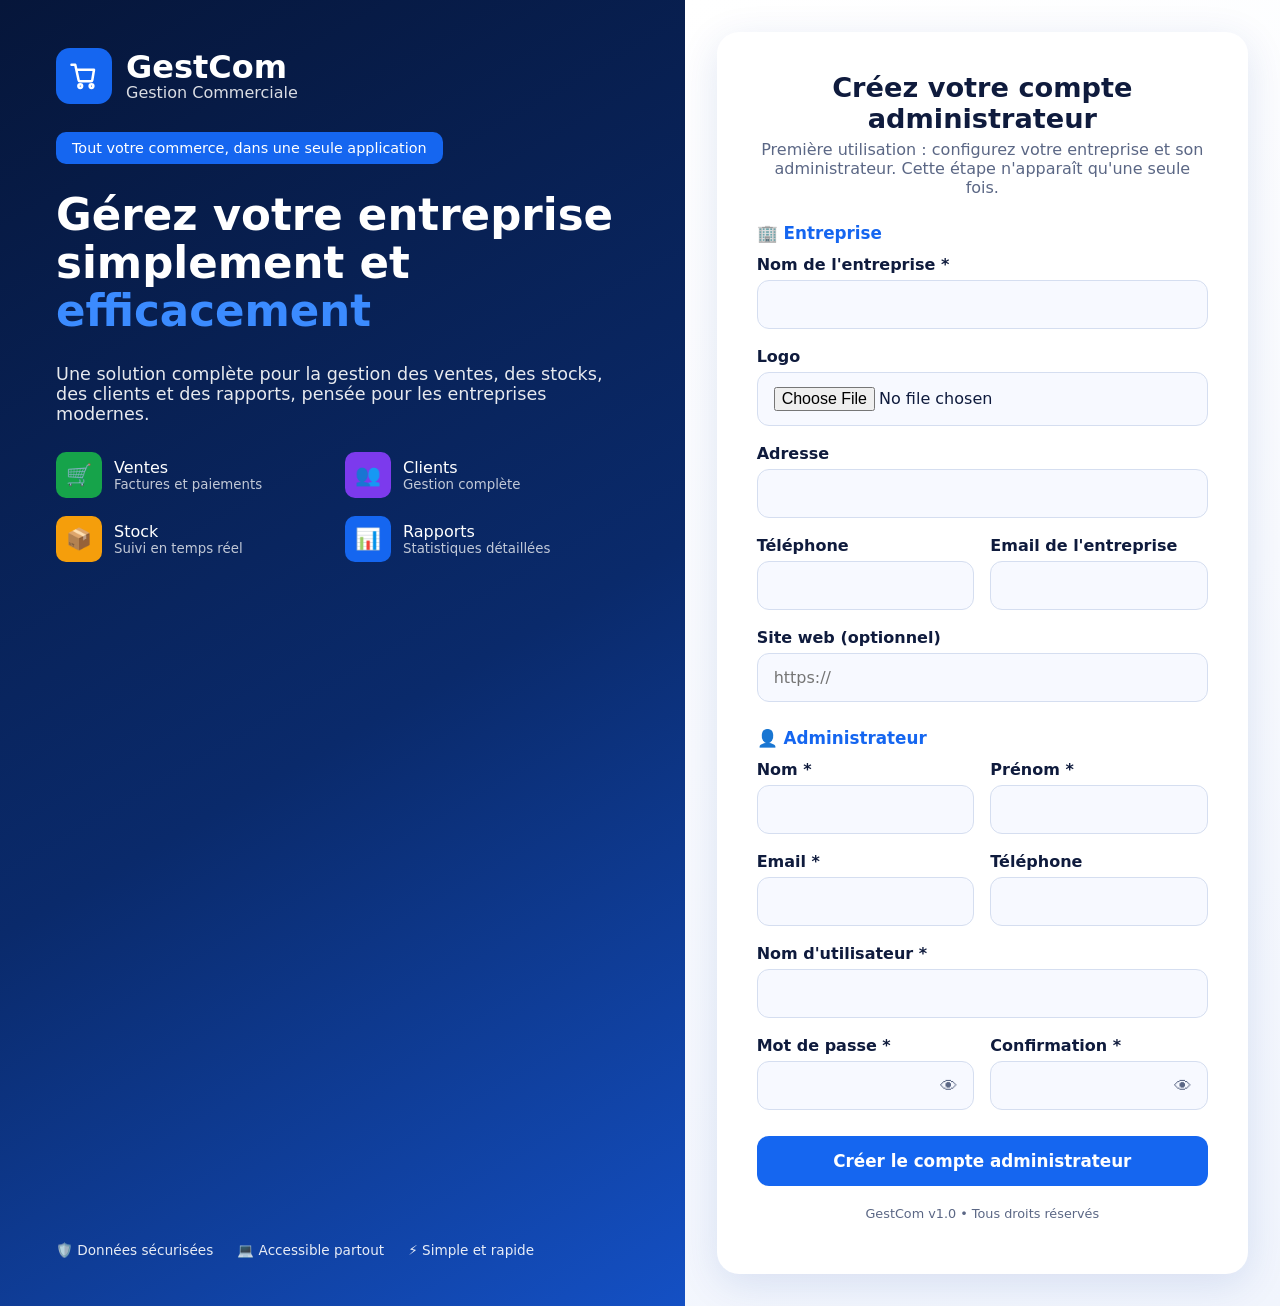
==== index.html @ 49736486 "Initialiser le projet GestCom" ====
<!DOCTYPE html>
<html lang="fr">
<head>
  <meta charset="utf-8">
  <meta name="viewport" content="width=device-width, initial-scale=1">
  <title>GestCom — Gestion Commerciale</title>
  <link rel="stylesheet" href="css/style.css">
</head>
<body>
<p class="center">Chargement…</p>
<script src="js/auth.js"></script>
<script>
  // Point d'entrée : premier lancement -> création admin, sinon connexion / tableau de bord.
  var s = Auth.session();
  location.replace(!Auth.adminExists() ? "setup.html" : s ? Auth.homeFor(s.role) : "login.html");
</script>
</body>
</html>
---- css/style.css ----
:root{
  --blue:#1566f0;--blue-dark:#0a2a6b;--navy:#06163a;--bg:#f1f5fd;--text:#0f1b3d;
  --muted:#5b6785;--border:#d5def0;--green:#16a34a;--red:#e11d48;--orange:#f59e0b;--violet:#7c3aed;
  --radius:14px;
}
*{box-sizing:border-box}
[hidden]{display:none!important}
body{margin:0;font-family:"Segoe UI",Inter,system-ui,sans-serif;color:var(--text);background:var(--bg)}
a{color:var(--blue)}
.logo{display:flex;align-items:center;gap:14px}
.logo-mark{width:56px;height:56px;border-radius:14px;background:var(--blue);display:grid;place-items:center;flex:none;overflow:hidden}
.logo-mark svg{width:30px;height:30px;stroke:#fff}
.logo-mark img{width:100%;height:100%;object-fit:cover}
.logo b{font-size:2rem;line-height:1;display:block}
.logo span{font-size:1rem;opacity:.85}

.split{display:grid;grid-template-columns:1.15fr 1fr;min-height:100vh}
.hero{background:linear-gradient(150deg,var(--navy),var(--blue-dark) 55%,#1450c4);color:#fff;padding:48px 56px;display:flex;flex-direction:column;gap:28px}
.hero .badge{align-self:flex-start;background:var(--blue);padding:8px 16px;border-radius:10px;font-size:.9rem}
.hero h1{font-size:clamp(2rem,3.4vw,3.2rem);margin:0;line-height:1.1}
.hero h1 em{color:#3b8bff;font-style:normal}
.hero p{margin:0;font-size:1.1rem;opacity:.9;max-width:560px}
.features{display:grid;grid-template-columns:repeat(2,1fr);gap:18px;max-width:560px}
.feature{display:flex;gap:12px;align-items:center}
.feature i{width:46px;height:46px;border-radius:10px;display:grid;place-items:center;font-style:normal;font-size:1.3rem;flex:none}
.feature small{display:block;opacity:.75}
.hero-foot{margin-top:auto;display:flex;gap:24px;flex-wrap:wrap;font-size:.85rem;opacity:.9}
.pane{display:grid;place-items:center;padding:32px;background:linear-gradient(160deg,#fff,var(--bg))}
.card{background:#fff;border-radius:22px;box-shadow:0 10px 40px rgba(20,60,160,.12);padding:40px;width:100%;max-width:560px}
.card.wide{max-width:760px}
.card .logo{justify-content:center;margin-bottom:22px}
.card h2{text-align:center;margin:0 0 6px;font-size:1.7rem}
.card .sub{text-align:center;color:var(--muted);margin:0 0 26px}

.field{margin-bottom:18px}
label{display:block;font-weight:600;margin-bottom:6px}
.input{position:relative}
input,select{width:100%;padding:14px 16px;border:1.5px solid var(--border);border-radius:12px;font:inherit;background:#f7f9ff;color:var(--text)}
input:focus,select:focus,button:focus-visible,a:focus-visible{outline:3px solid rgba(21,102,240,.35);outline-offset:1px;border-color:var(--blue)}
input[type=checkbox]{width:18px;height:18px;padding:0;accent-color:var(--blue)}
.input .toggle{position:absolute;right:10px;top:50%;transform:translateY(-50%);background:none;border:0;cursor:pointer;color:var(--muted);padding:6px;font-size:1.1rem}
.has-error input,.has-error select{border-color:var(--red)}
.err{color:var(--red);font-size:.85rem;margin-top:4px}
.row{display:flex;justify-content:space-between;align-items:center;margin-bottom:20px;gap:10px;flex-wrap:wrap}
.row label{display:flex;gap:8px;align-items:center;margin:0;font-weight:500}
.btn{width:100%;padding:15px;border:0;border-radius:12px;background:var(--blue);color:#fff;font:inherit;font-weight:600;font-size:1.05rem;cursor:pointer;transition:background .15s}
.btn:hover{background:#0f52c4}
.btn:disabled{opacity:.6;cursor:wait}
.btn.ghost{background:#fff;color:var(--text);border:1.5px solid var(--border);width:auto;padding:10px 18px}
.alert{padding:12px 16px;border-radius:12px;margin-bottom:18px;font-size:.95rem}
.alert.error{background:#fee2e8;color:#9f1239}
.alert.success{background:#dcfce7;color:#166534}
.trust{display:grid;grid-template-columns:repeat(3,1fr);gap:12px;margin-top:28px;padding-top:20px;border-top:1px solid var(--border);font-size:.78rem;color:var(--muted)}
.trust b{display:block;color:var(--text)}
.foot{text-align:center;color:var(--muted);font-size:.8rem;margin-top:20px}

.grid2{display:grid;grid-template-columns:1fr 1fr;gap:0 16px}
fieldset{border:0;padding:0;margin:0 0 8px}
legend{font-weight:700;color:var(--blue);margin-bottom:12px;font-size:1.05rem;padding:0}

.topbar{display:flex;justify-content:space-between;align-items:center;padding:14px 28px;background:#fff;border-bottom:1px solid var(--border);gap:12px;flex-wrap:wrap}
.topbar .user{display:flex;align-items:center;gap:14px}
.main{padding:40px 28px;max-width:900px;margin:auto}
.panel{background:#fff;border-radius:var(--radius);padding:32px;border:1px solid var(--border)}
.center{min-height:100vh;display:grid;place-items:center;padding:20px}

@media(max-width:900px){
  .split{grid-template-columns:1fr}
  .hero{padding:28px 24px;gap:18px}
  .features,.hero-foot{display:none}
  .grid2{grid-template-columns:1fr}
  .card{padding:28px 20px}
  .trust{grid-template-columns:1fr}
}
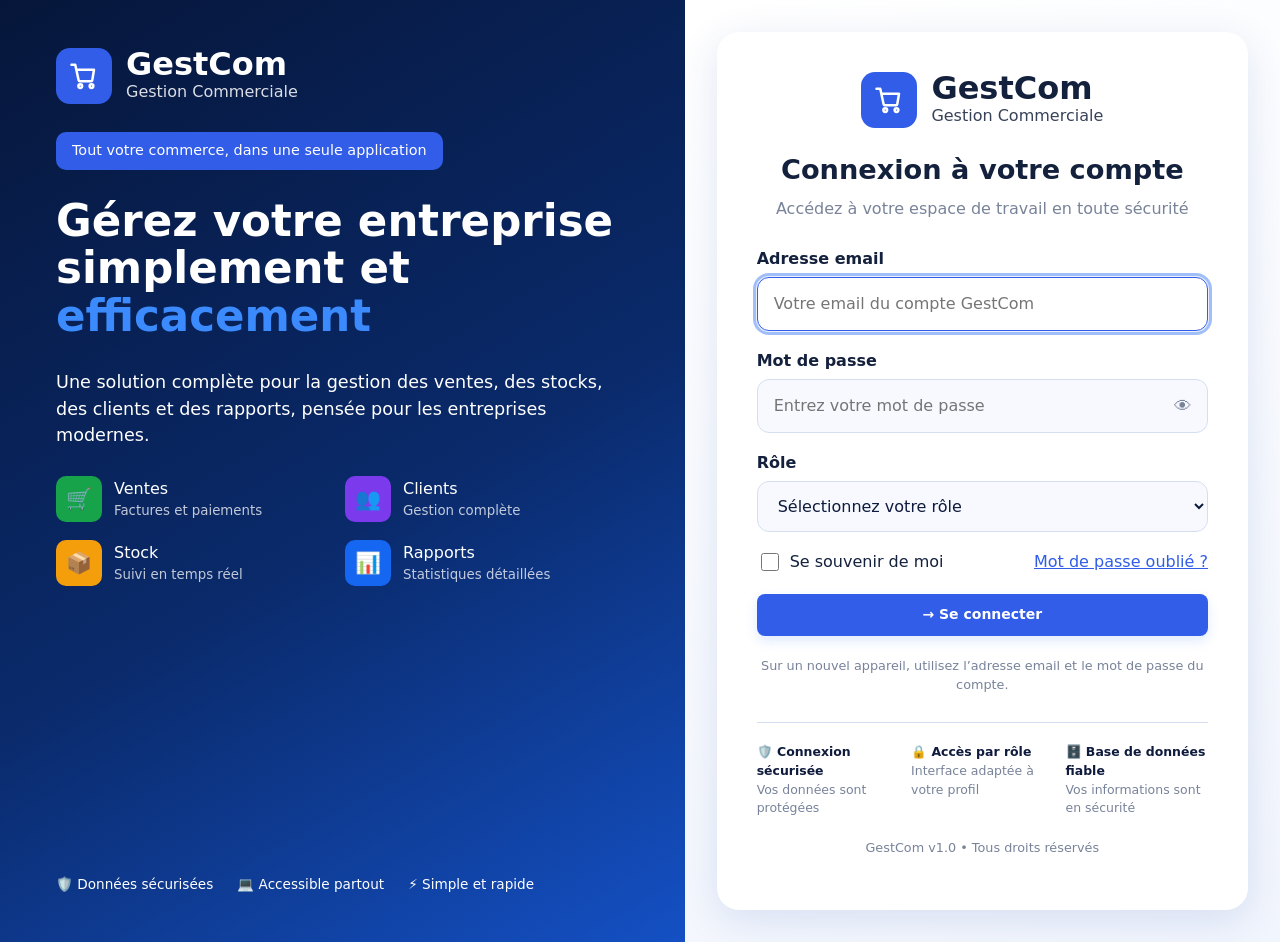
==== commit e6214922: "Connect GestCom to Supabase cloud sync" ====
--- a/index.html
+++ b/index.html
@@ -8,11 +8,11 @@
 </head>
 <body>
 <p class="center">Chargement…</p>
-<script src="js/auth.js"></script>
+<script src="js/supabase-config.js"></script><script src="js/cloud.js"></script><script src="js/auth.js"></script>
 <script>
   // Point d'entrée : premier lancement -> création admin, sinon connexion / tableau de bord.
   var s = Auth.session();
-  location.replace(!Auth.adminExists() ? "setup.html" : s ? Auth.homeFor(s.role) : "login.html");
+  location.replace(Auth.cloudEnabled() ? "login.html" : !Auth.adminExists() ? "setup.html" : s ? Auth.homeFor(s.role) : "login.html");
 </script>
 </body>
 </html>
